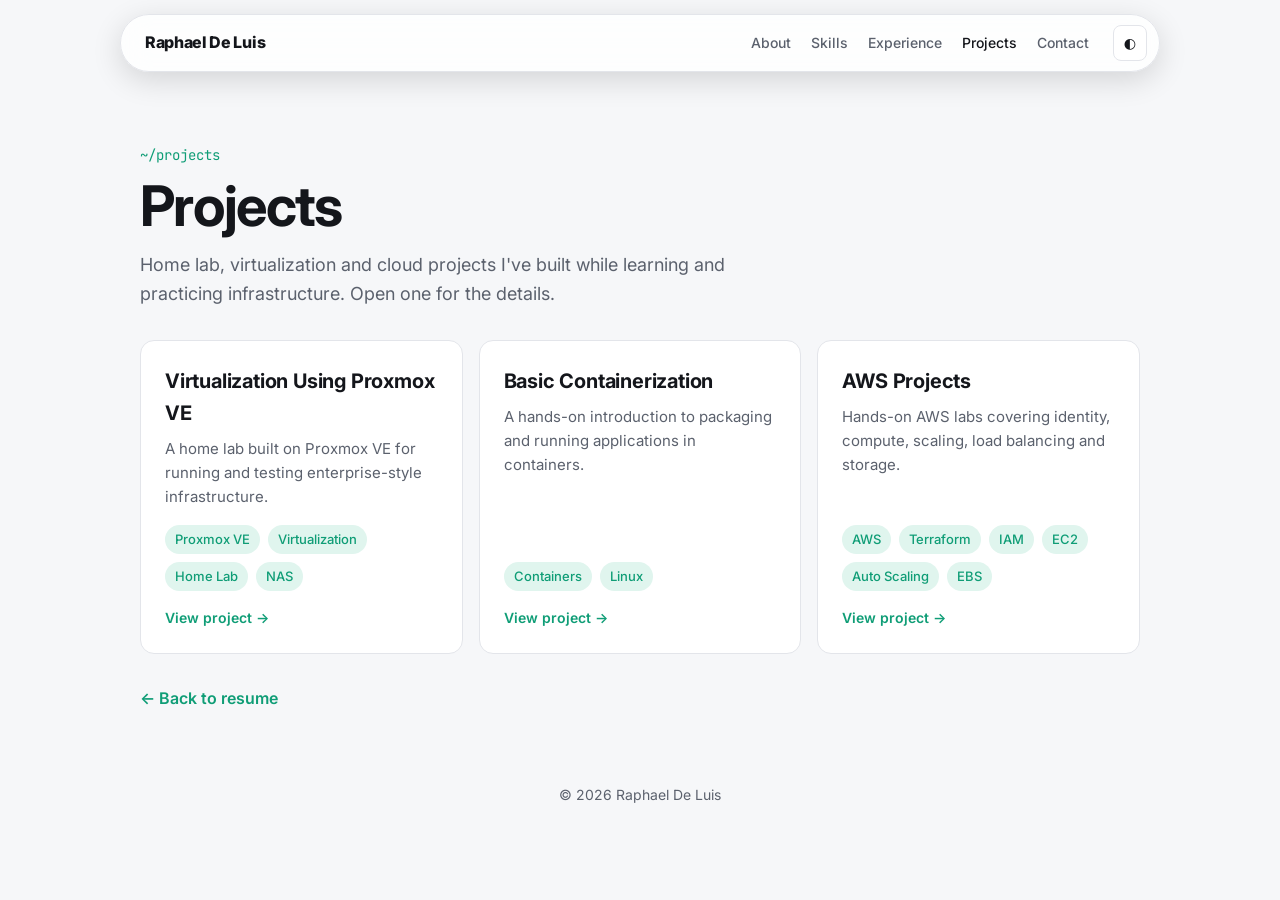
==== projects/index.html @ 58d8276b "push" ====
<!doctype html>
<html lang="en">
<head>
<meta charset="utf-8">
<meta name="viewport" content="width=device-width, initial-scale=1">
<title>Projects — Raphael De Luis</title>
<meta name="description" content="Home lab and cloud projects by Raphael De Luis: Proxmox VE, containerization and AWS.">
<link rel="preconnect" href="https://fonts.googleapis.com">
<link href="https://fonts.googleapis.com/css2?family=Inter:wght@400;500;600;700;800&family=JetBrains+Mono:wght@500&display=swap" rel="stylesheet">
<style>
  :root {
    --bg: #f6f7f9; --surface: #ffffff; --text: #14161b; --muted: #5b616d;
    --line: #e3e5ea; --accent: #0f9d76; --accent-soft: #e0f5ee; --on-accent: #fff;
    --radius: 14px; --max: 1040px;
  }
  [data-theme="dark"] {
    --bg: #070a10; --surface: #0e131c; --text: #eceef2; --muted: #98a0ae;
    --line: #1c2430; --accent: #34d3a0; --accent-soft: #10261f; --on-accent: #04130d;
  }
  * { box-sizing: border-box; }
  html { scroll-behavior: smooth; scroll-padding-top: 96px; }
  body { margin: 0; background: var(--bg); color: var(--text);
    font: 16px/1.6 Inter, system-ui, -apple-system, "Segoe UI", sans-serif; transition: background .2s, color .2s; }
  a { color: var(--accent); text-decoration: none; }
  a:hover { text-decoration: underline; }
  .wrap { max-width: var(--max); margin: 0 auto; padding: 0 20px; }

  nav {
    position: sticky; top: 14px; z-index: 10;
    width: calc(100% - 32px); max-width: var(--max); margin: 14px auto 0;
    background: color-mix(in srgb, var(--surface) 80%, transparent);
    backdrop-filter: blur(14px); -webkit-backdrop-filter: blur(14px);
    border: 1px solid var(--line); border-radius: 999px; box-shadow: 0 8px 30px rgba(0,0,0,.14);
  }
  nav .wrap { display: flex; align-items: center; gap: 24px; height: 56px; padding: 0 12px 0 24px; }
  nav .brand { font-weight: 800; letter-spacing: -.02em; color: var(--text); margin-right: auto; }
  nav .links { display: flex; gap: 20px; }
  nav .links a { color: var(--muted); font-size: 14px; font-weight: 500; }
  nav .links a:hover, nav .links a.active { color: var(--text); text-decoration: none; }
  .icon-btn { border: 1px solid var(--line); background: var(--surface); color: var(--text);
    border-radius: 8px; padding: 6px 10px; cursor: pointer; font: inherit; font-size: 14px; }
  @media (max-width: 760px) {
    nav .wrap { gap: 10px; padding: 0 8px 0 18px; }
    nav .brand { display: none; }
    nav .links { flex: 1; gap: 16px; overflow-x: auto; scrollbar-width: none; white-space: nowrap; }
    nav .links::-webkit-scrollbar { display: none; }
  }

  header.page { padding: 72px 0 32px; }
  .crumb { font-family: "JetBrains Mono", monospace; color: var(--accent); font-size: 14px; }
  header.page h1 { font-size: clamp(36px, 6vw, 56px); line-height: 1.08; letter-spacing: -.03em; margin: 10px 0 14px; }
  header.page p { color: var(--muted); font-size: 18px; max-width: 640px; margin: 0; }

  .tag { background: var(--accent-soft); color: var(--accent); padding: 4px 10px; border-radius: 99px; font-size: 13px; font-weight: 500; }
  .tags { display: flex; flex-wrap: wrap; gap: 8px; }

  .grid { display: grid; grid-template-columns: repeat(auto-fit, minmax(280px, 1fr)); gap: 16px; }
  .card { display: flex; flex-direction: column; background: var(--surface); border: 1px solid var(--line);
    border-radius: var(--radius); padding: 24px; color: var(--text); transition: transform .15s, border-color .15s; }
  .card:hover { transform: translateY(-3px); border-color: var(--accent); text-decoration: none; }
  .card h2 { margin: 0 0 8px; font-size: 20px; letter-spacing: -.01em; }
  .card p { color: var(--muted); font-size: 15px; margin: 0 0 16px; flex: 1; }
  .card .tags { margin-bottom: 16px; }
  .card .go { color: var(--accent); font-weight: 600; font-size: 14px; }

  .back { display: inline-block; margin: 32px 0 48px; font-weight: 600; }
  footer { padding: 24px 0 48px; color: var(--muted); font-size: 14px; text-align: center; }
</style>
</head>
<body>

<nav>
  <div class="wrap">
    <a href="../index.html" class="brand" id="brand"></a>
    <div class="links">
      <a href="../index.html#about">About</a><a href="../index.html#skills">Skills</a><a href="../index.html#experience">Experience</a>
      <a href="index.html" class="active">Projects</a><a href="../index.html#contact">Contact</a>
    </div>
    <button class="icon-btn" id="themeBtn" aria-label="Toggle theme">◐</button>
  </div>
</nav>

<main class="wrap">
  <header class="page">
    <div class="crumb">~/projects</div>
    <h1>Projects</h1>
    <p>Home lab, virtualization and cloud projects I've built while learning and practicing infrastructure. Open one for the details.</p>
  </header>

  <div class="grid" id="list"></div>
  <a class="back" href="../index.html">← Back to resume</a>
</main>

<footer id="footer"></footer>

<script src="projects-data.js"></script>
<script>
  const $ = id => document.getElementById(id);
  const esc = s => String(s).replace(/[&<>"']/g, c => ({'&':'&amp;','<':'&lt;','>':'&gt;','"':'&quot;',"'":'&#39;'}[c]));

  $("brand").textContent = PAGE.name;
  $("footer").textContent = `© ${new Date().getFullYear()} ${PAGE.name}`;

  $("list").innerHTML = PROJECTS.map(p => `
    <a class="card" href="project.html?id=${encodeURIComponent(p.id)}">
      <h2>${esc(p.name)}</h2><p>${esc(p.summary)}</p>
      <div class="tags">${p.tags.map(t => `<span class="tag">${esc(t)}</span>`).join("")}</div>
      <span class="go">View project →</span>
    </a>`).join("");

  const root = document.documentElement;
  let theme; try { theme = localStorage.getItem("theme"); } catch {}
  if (!theme) theme = matchMedia("(prefers-color-scheme: light)").matches ? "light" : "dark";
  root.dataset.theme = theme;
  $("themeBtn").onclick = () => {
    root.dataset.theme = root.dataset.theme === "dark" ? "light" : "dark";
    try { localStorage.setItem("theme", root.dataset.theme); } catch {}
  };
</script>
</body>
</html>
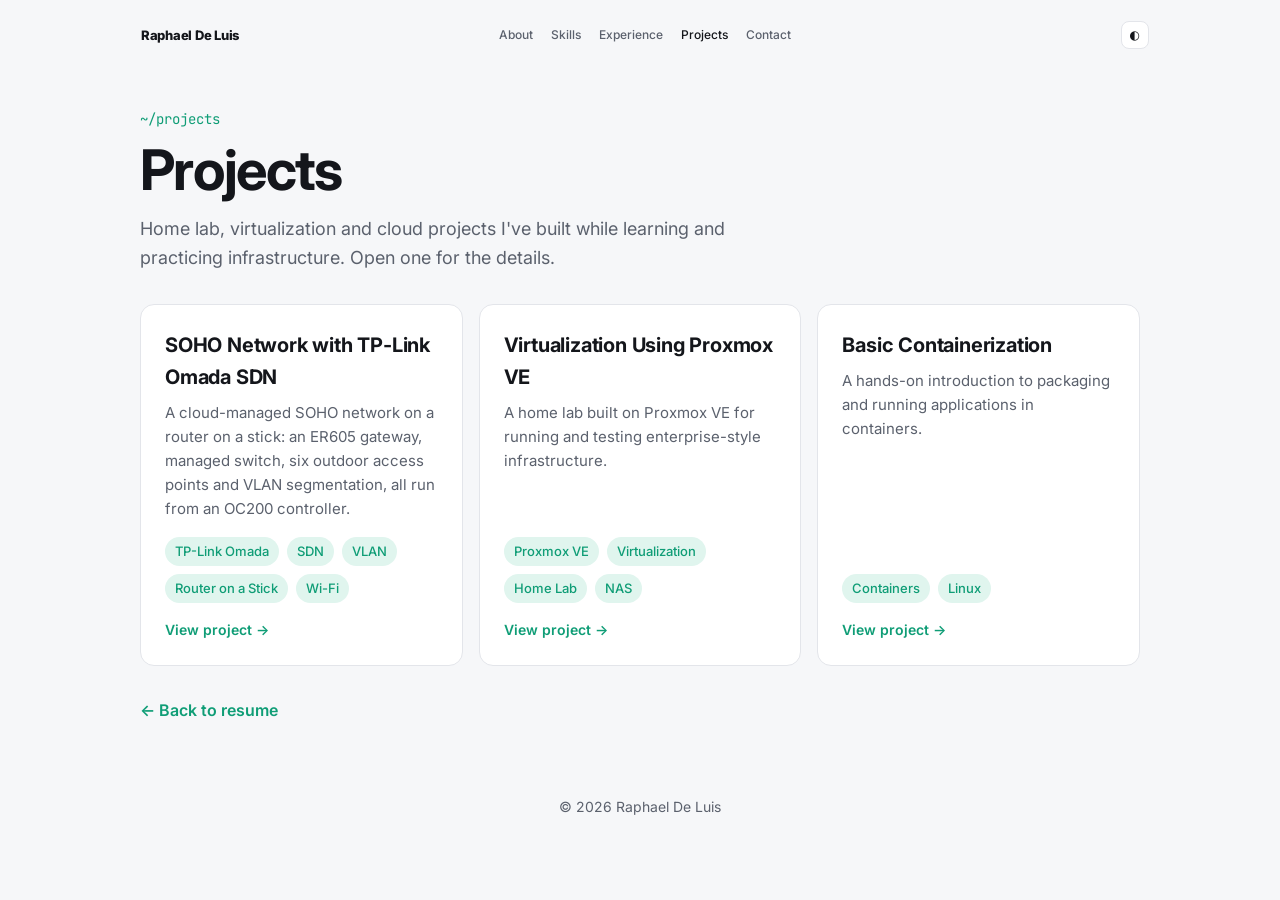
==== commit f993ca39: "push" ====
--- a/projects/index.html
+++ b/projects/index.html
@@ -1,82 +1,26 @@
-<!doctype html>
+<!DOCTYPE html>
 <html lang="en">
 <head>
 <meta charset="utf-8">
 <meta name="viewport" content="width=device-width, initial-scale=1">
 <title>Projects — Raphael De Luis</title>
 <meta name="description" content="Home lab and cloud projects by Raphael De Luis: Proxmox VE, containerization and AWS.">
+<meta name="color-scheme" content="light dark">
+<script src="../js/theme.js"></script>
 <link rel="preconnect" href="https://fonts.googleapis.com">
 <link href="https://fonts.googleapis.com/css2?family=Inter:wght@400;500;600;700;800&family=JetBrains+Mono:wght@500&display=swap" rel="stylesheet">
-<style>
-  :root {
-    --bg: #f6f7f9; --surface: #ffffff; --text: #14161b; --muted: #5b616d;
-    --line: #e3e5ea; --accent: #0f9d76; --accent-soft: #e0f5ee; --on-accent: #fff;
-    --radius: 14px; --max: 1040px;
-  }
-  [data-theme="dark"] {
-    --bg: #070a10; --surface: #0e131c; --text: #eceef2; --muted: #98a0ae;
-    --line: #1c2430; --accent: #34d3a0; --accent-soft: #10261f; --on-accent: #04130d;
-  }
-  * { box-sizing: border-box; }
-  html { scroll-behavior: smooth; scroll-padding-top: 96px; }
-  body { margin: 0; background: var(--bg); color: var(--text);
-    font: 16px/1.6 Inter, system-ui, -apple-system, "Segoe UI", sans-serif; transition: background .2s, color .2s; }
-  a { color: var(--accent); text-decoration: none; }
-  a:hover { text-decoration: underline; }
-  .wrap { max-width: var(--max); margin: 0 auto; padding: 0 20px; }
-
-  nav {
-    position: sticky; top: 14px; z-index: 10;
-    width: calc(100% - 32px); max-width: var(--max); margin: 14px auto 0;
-    background: color-mix(in srgb, var(--surface) 80%, transparent);
-    backdrop-filter: blur(14px); -webkit-backdrop-filter: blur(14px);
-    border: 1px solid var(--line); border-radius: 999px; box-shadow: 0 8px 30px rgba(0,0,0,.14);
-  }
-  nav .wrap { display: flex; align-items: center; gap: 24px; height: 56px; padding: 0 12px 0 24px; }
-  nav .brand { font-weight: 800; letter-spacing: -.02em; color: var(--text); margin-right: auto; }
-  nav .links { display: flex; gap: 20px; }
-  nav .links a { color: var(--muted); font-size: 14px; font-weight: 500; }
-  nav .links a:hover, nav .links a.active { color: var(--text); text-decoration: none; }
-  .icon-btn { border: 1px solid var(--line); background: var(--surface); color: var(--text);
-    border-radius: 8px; padding: 6px 10px; cursor: pointer; font: inherit; font-size: 14px; }
-  @media (max-width: 760px) {
-    nav .wrap { gap: 10px; padding: 0 8px 0 18px; }
-    nav .brand { display: none; }
-    nav .links { flex: 1; gap: 16px; overflow-x: auto; scrollbar-width: none; white-space: nowrap; }
-    nav .links::-webkit-scrollbar { display: none; }
-  }
-
-  header.page { padding: 72px 0 32px; }
-  .crumb { font-family: "JetBrains Mono", monospace; color: var(--accent); font-size: 14px; }
-  header.page h1 { font-size: clamp(36px, 6vw, 56px); line-height: 1.08; letter-spacing: -.03em; margin: 10px 0 14px; }
-  header.page p { color: var(--muted); font-size: 18px; max-width: 640px; margin: 0; }
-
-  .tag { background: var(--accent-soft); color: var(--accent); padding: 4px 10px; border-radius: 99px; font-size: 13px; font-weight: 500; }
-  .tags { display: flex; flex-wrap: wrap; gap: 8px; }
-
-  .grid { display: grid; grid-template-columns: repeat(auto-fit, minmax(280px, 1fr)); gap: 16px; }
-  .card { display: flex; flex-direction: column; background: var(--surface); border: 1px solid var(--line);
-    border-radius: var(--radius); padding: 24px; color: var(--text); transition: transform .15s, border-color .15s; }
-  .card:hover { transform: translateY(-3px); border-color: var(--accent); text-decoration: none; }
-  .card h2 { margin: 0 0 8px; font-size: 20px; letter-spacing: -.01em; }
-  .card p { color: var(--muted); font-size: 15px; margin: 0 0 16px; flex: 1; }
-  .card .tags { margin-bottom: 16px; }
-  .card .go { color: var(--accent); font-weight: 600; font-size: 14px; }
-
-  .back { display: inline-block; margin: 32px 0 48px; font-weight: 600; }
-  footer { padding: 24px 0 48px; color: var(--muted); font-size: 14px; text-align: center; }
-</style>
+<link rel="stylesheet" href="style.css">
 </head>
-<body>
+<body class="list">
 
 <nav>
   <div class="wrap">
-    <a href="../index.html" class="brand" id="brand"></a>
+    <a href="../index.html" class="brand">Raphael De Luis</a>
     <div class="links">
       <a href="../index.html#about">About</a><a href="../index.html#skills">Skills</a><a href="../index.html#experience">Experience</a>
       <a href="index.html" class="active">Projects</a><a href="../index.html#contact">Contact</a>
     </div>
-    <button class="icon-btn" id="themeBtn" aria-label="Toggle theme">◐</button>
+    <button type="button" class="icon-btn" id="themeBtn" aria-label="Toggle theme">◐</button>
   </div>
 </nav>
 
@@ -94,28 +38,16 @@
 <footer id="footer"></footer>
 
 <script src="projects-data.js"></script>
+<script src="page.js"></script>
 <script>
-  const $ = id => document.getElementById(id);
   const esc = s => String(s).replace(/[&<>"']/g, c => ({'&':'&amp;','<':'&lt;','>':'&gt;','"':'&quot;',"'":'&#39;'}[c]));
-
-  $("brand").textContent = PAGE.name;
-  $("footer").textContent = `© ${new Date().getFullYear()} ${PAGE.name}`;
-
-  $("list").innerHTML = PROJECTS.map(p => `
-    <a class="card" href="project.html?id=${encodeURIComponent(p.id)}">
+  document.getElementById("list").innerHTML = PROJECTS.map(p => `
+    <a class="card" href="${encodeURIComponent(p.id)}.html">
+      ${p.date ? `<div class="date">${esc(p.date)}</div>` : ""}
       <h2>${esc(p.name)}</h2><p>${esc(p.summary)}</p>
       <div class="tags">${p.tags.map(t => `<span class="tag">${esc(t)}</span>`).join("")}</div>
       <span class="go">View project →</span>
     </a>`).join("");
-
-  const root = document.documentElement;
-  let theme; try { theme = localStorage.getItem("theme"); } catch {}
-  if (!theme) theme = matchMedia("(prefers-color-scheme: light)").matches ? "light" : "dark";
-  root.dataset.theme = theme;
-  $("themeBtn").onclick = () => {
-    root.dataset.theme = root.dataset.theme === "dark" ? "light" : "dark";
-    try { localStorage.setItem("theme", root.dataset.theme); } catch {}
-  };
 </script>
 </body>
 </html>
--- a/projects/style.css
+++ b/projects/style.css
@@ -0,0 +1,116 @@
+:root {
+  --bg: #f6f7f9; --surface: #ffffff; --text: #14161b; --muted: #5b616d;
+  --line: #e3e5ea; --accent: #0f9d76; --accent-soft: #e0f5ee; --on-accent: #fff;
+  --radius: 14px; --max: 1040px;
+}
+[data-theme="dark"] {
+  --bg: #070a10; --surface: #0e131c; --text: #eceef2; --muted: #98a0ae;
+  --line: #1c2430; --accent: #34d3a0; --accent-soft: #10261f; --on-accent: #04130d;
+}
+* { box-sizing: border-box; }
+html { scroll-behavior: smooth; }
+body { margin: 0; background: var(--bg); color: var(--text);
+  font: 16px/1.6 Inter, system-ui, -apple-system, "Segoe UI", sans-serif; transition: background .2s, color .2s; }
+a { color: var(--accent); text-decoration: none; }
+a:hover { text-decoration: underline; }
+.wrap { max-width: var(--max); margin: 0 auto; padding: 0 20px; }
+.narrow { max-width: 760px; }
+
+/* Static bar at the top of the page; becomes a floating pill once you scroll down */
+nav {
+  position: absolute; top: 12px; left: 0; right: 0; z-index: 10;
+  width: calc(100% - 32px); max-width: var(--max); margin: 0 auto;
+  border: 1px solid transparent; border-radius: 999px;
+}
+nav.floating {
+  position: fixed;
+  background: color-mix(in srgb, var(--surface) 80%, transparent);
+  backdrop-filter: blur(14px); -webkit-backdrop-filter: blur(14px);
+  border-color: var(--line); box-shadow: 0 8px 30px rgba(0,0,0,.14);
+  animation: nav-drop .3s ease both;
+}
+@keyframes nav-drop { from { transform: translateY(-140%); opacity: 0; } to { transform: none; opacity: 1; } }
+@media (prefers-reduced-motion: reduce) { nav.floating { animation: none; } }
+nav .wrap { display: grid; grid-template-columns: 1fr auto 1fr; align-items: center; gap: 24px; height: 44px; padding: 0 10px 0 20px; }
+nav .icon-btn { justify-self: end; }
+nav .brand { font-weight: 800; font-size: 13px; letter-spacing: -.02em; color: var(--text); justify-self: start; }
+nav .links { display: flex; gap: 18px; }
+nav .icon-btn { padding: 3px 8px; font-size: 12px; }
+nav .links a { color: var(--muted); font-size: 12px; font-weight: 500; }
+nav .links a:hover, nav .links a.active { color: var(--text); text-decoration: none; }
+.icon-btn { border: 1px solid var(--line); background: var(--surface); color: var(--text);
+  border-radius: 8px; padding: 6px 10px; cursor: pointer; font: inherit; font-size: 14px; }
+@media (max-width: 760px) {
+  nav .wrap { display: flex; gap: 10px; padding: 0 8px 0 18px; }
+  nav .brand { display: none; }
+  nav .links { flex: 1; gap: 16px; justify-content: center; overflow-x: auto; scrollbar-width: none; white-space: nowrap; }
+  nav .links::-webkit-scrollbar { display: none; }
+}
+
+header.page { padding: 100px 0 24px; }
+.crumb { font-family: "JetBrains Mono", monospace; font-size: 14px; color: var(--muted); }
+.crumb a { color: var(--accent); }
+header.page h1 { font-size: clamp(32px, 5.5vw, 50px); line-height: 1.1; letter-spacing: -.03em; margin: 12px 0 14px; }
+header.page p { color: var(--muted); font-size: 18px; margin: 0 0 18px; }
+
+.tag { background: var(--accent-soft); color: var(--accent); padding: 4px 10px; border-radius: 99px; font-size: 13px; font-weight: 500; }
+.tags { display: flex; flex-wrap: wrap; gap: 8px; }
+
+.block { background: var(--surface); border: 1px solid var(--line); border-radius: var(--radius); padding: 24px 28px; margin-bottom: 16px; }
+.block h2 { font-size: 13px; text-transform: uppercase; letter-spacing: .12em; color: var(--muted); margin: 0 0 10px; }
+.block ul { margin: 0; padding-left: 20px; color: var(--muted); }
+.block li { margin-bottom: 6px; }
+.block li strong { color: var(--text); }
+
+.pager { display: grid; grid-template-columns: 1fr 1fr; gap: 12px; margin: 32px 0 16px; }
+.pager a { display: block; border: 1px solid var(--line); background: var(--surface); border-radius: var(--radius);
+  padding: 14px 18px; color: var(--text); transition: border-color .15s; }
+.pager a:hover { border-color: var(--accent); text-decoration: none; }
+.pager small { display: block; color: var(--muted); font-size: 12px; text-transform: uppercase; letter-spacing: .1em; }
+.pager .next { text-align: right; grid-column: 2; }
+.pager .prev { grid-column: 1; }
+.back { display: inline-block; margin: 8px 0 48px; font-weight: 600; }
+footer { padding: 24px 0 48px; color: var(--muted); font-size: 14px; text-align: center; }
+
+/* Projects list page */
+.list header.page { padding: 108px 0 32px; }
+.list header.page h1 { font-size: clamp(36px, 6vw, 56px); line-height: 1.08; margin: 10px 0 14px; }
+.list header.page p { max-width: 640px; margin: 0; }
+.list .crumb { color: var(--accent); }
+.grid { display: grid; grid-template-columns: repeat(auto-fit, minmax(280px, 1fr)); gap: 16px; }
+.card { display: flex; flex-direction: column; background: var(--surface); border: 1px solid var(--line);
+  border-radius: var(--radius); padding: 24px; color: var(--text); transition: transform .15s, border-color .15s; }
+.card:hover { transform: translateY(-3px); border-color: var(--accent); text-decoration: none; }
+.card h2 { margin: 0 0 8px; font-size: 20px; letter-spacing: -.01em; }
+.card p { color: var(--muted); font-size: 15px; margin: 0 0 16px; flex: 1; }
+.card .tags { margin-bottom: 16px; }
+.card .go { color: var(--accent); font-weight: 600; font-size: 14px; }
+.list .back { margin: 32px 0 48px; }
+
+/* Screenshots inside project pages */
+.shot { display: block; max-width: 100%; height: auto; border: 1px solid var(--line); border-radius: 10px; margin-top: 8px; }
+.card .date { font-family: "JetBrains Mono", monospace; font-size: 12px; color: var(--muted); margin-bottom: 6px; }
+
+/* Click-to-enlarge images */
+.shot { cursor: zoom-in; transition: transform .15s, box-shadow .15s; }
+.shot:hover { transform: scale(1.01); box-shadow: 0 8px 28px rgba(0,0,0,.18); }
+.shot:focus-visible { outline: 2px solid var(--accent); outline-offset: 3px; }
+.lightbox { position: fixed; inset: 0; z-index: 100; display: flex; align-items: center; justify-content: center; padding: 24px; background: rgba(0,0,0,.85); cursor: zoom-out; }
+.lightbox[hidden] { display: none; }
+.lightbox img { max-width: min(1400px, 100%); max-height: 100%; object-fit: contain; border-radius: 6px; background: #fff; cursor: default; }
+.lightbox-close { position: absolute; top: 14px; right: 18px; width: 40px; height: 40px; border: 0; border-radius: 50%; background: rgba(255,255,255,.15); color: #fff; font-size: 26px; line-height: 1; cursor: pointer; }
+
+/* Step-by-step walkthroughs and prose blocks */
+.narrow { counter-reset: step; }
+.block p { margin: 0 0 12px; color: var(--muted); }
+.block p:last-child { margin-bottom: 0; }
+.block code { font-family: "JetBrains Mono", monospace; font-size: .86em; background: var(--accent-soft); color: var(--accent); padding: 1px 6px; border-radius: 6px; }
+.steps { list-style: none; counter-reset: none; margin: 0; padding: 0; }
+.steps li { counter-increment: step; position: relative; padding-left: 40px; margin: 0 0 26px; color: var(--muted); }
+.steps li:last-child { margin-bottom: 0; }
+.steps li::before { content: counter(step); position: absolute; left: 0; top: 0; width: 28px; height: 28px; border-radius: 50%;
+  background: var(--accent-soft); color: var(--accent); font-weight: 700; font-size: 13px; display: grid; place-items: center; }
+.steps li p { margin: 0 0 10px; }
+.steps li .shot + .shot { margin-top: 12px; }
+.block .shot:first-of-type { margin-top: 12px; }
+.block li a { font-weight: 600; }
